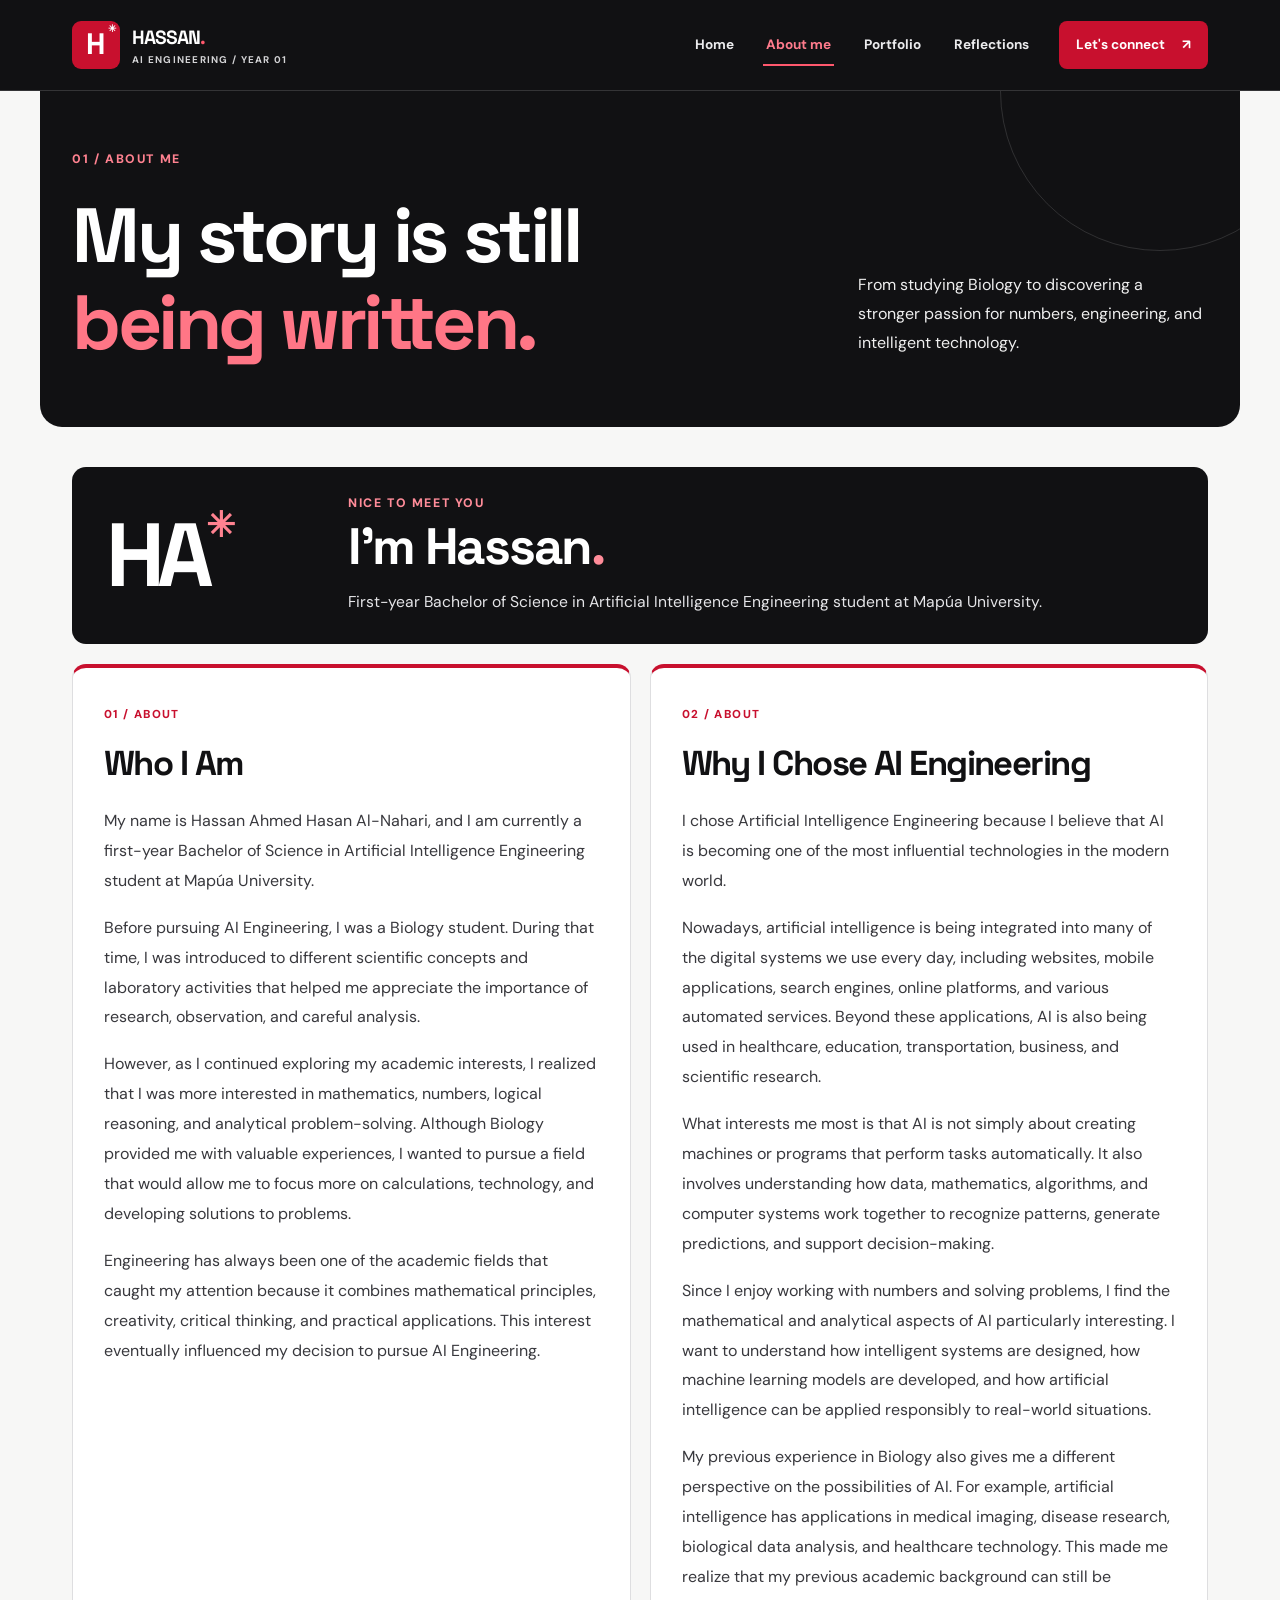
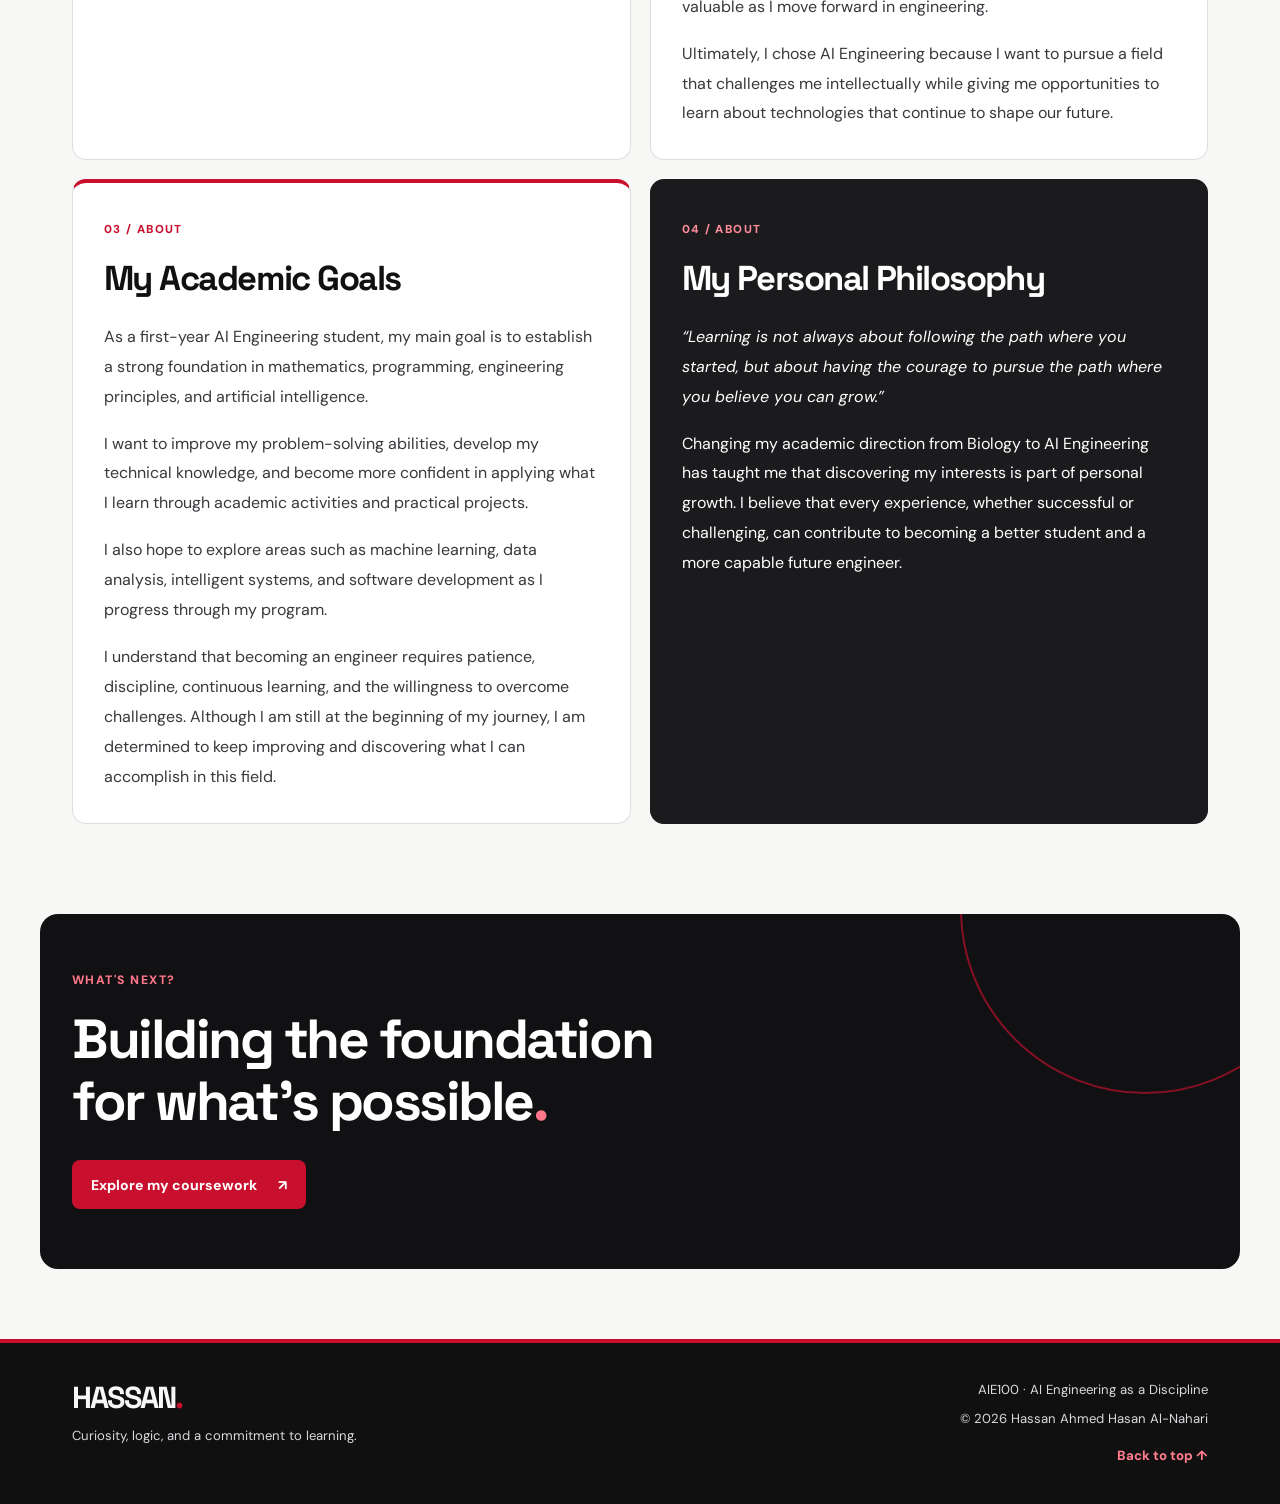
==== about.html @ 9f90ba3b "Upload AIE100 portfolio website" ====
<!doctype html>
<html lang="en">
<head>
  <meta charset="utf-8">
  <meta name="viewport" content="width=device-width,initial-scale=1">
  <meta name="theme-color" content="#111113">
  <meta name="description" content="Academic portfolio of Hassan Ahmed Hasan Al-Nahari, first-year AI Engineering student. Explore my journey, work, reflections, and contact information.">
  <meta property="og:type" content="website">
  <meta property="og:title" content="Hassan Al-Nahari | AI Engineering Portfolio">
  <meta property="og:description" content="A first-year AI Engineering student's journey from Biology to intelligent technology.">
  <link rel="icon" href="assets/icons/favicon.svg" type="image/svg+xml">
  <link rel="stylesheet" href="assets/styles.css">
  <script src="assets/script.js" defer></script>
  <title>About Me | Hassan Al-Nahari</title>
</head>
<body data-page="about">
<a class="skip-link" href="#main">Skip to main content</a>
<div class="ambient ambient-one" aria-hidden="true"></div><div class="ambient ambient-two" aria-hidden="true"></div>
<header class="site-header" id="top">
  <div class="container nav-shell">
    <a class="brand" href="index.html" aria-label="Hassan Al-Nahari — home"><span class="brand-mark" aria-hidden="true">H<span class="brand-spark">✳</span></span><span class="brand-text"><strong>HASSAN<span class="brand-dot">.</span></strong><small>AI ENGINEERING / YEAR 01</small></span></a>
    <button class="nav-toggle" aria-expanded="false" aria-controls="site-nav" aria-label="Toggle navigation"><span></span><span></span><span></span></button>
    <nav class="site-nav" id="site-nav" aria-label="Main navigation">
      <a href="index.html" data-nav="home">Home</a>
      <a href="about.html" data-nav="about">About me</a>
      <a href="portfolio.html" data-nav="portfolio">Portfolio</a>
      <a href="reflections.html" data-nav="reflections">Reflections</a>
      <a href="contact.html" data-nav="contact" class="nav-contact">Let's connect <span aria-hidden="true">↗</span></a>
    </nav>
  </div>
</header>
<main id="main">
<section class="page-intro container"><p class="kicker">01 / ABOUT ME</p><div class="page-intro-row"><h1>My story is still<br><span class="accent">being written.</span></h1><p>From studying Biology to discovering a stronger passion for numbers, engineering, and intelligent technology.</p></div></section>
<section class="container section-short"><div class="about-profile-head"><span class="profile-wordmark">HA<span class="accent">✳</span></span><div><p class="kicker">NICE TO MEET YOU</p><h2>I'm Hassan<span class="accent">.</span></h2><p>First-year Bachelor of Science in Artificial Intelligence Engineering student at Mapúa University.</p></div></div><div class="about-detail-grid"><article class="about-content-panel"><span class="detail-index">01 / ABOUT</span><h2>Who I Am</h2><div class="rich-content"><p>My name is Hassan Ahmed Hasan Al-Nahari, and I am currently a first-year Bachelor of Science in Artificial Intelligence Engineering student at Mapúa University.</p>
<p>Before pursuing AI Engineering, I was a Biology student. During that time, I was introduced to different scientific concepts and laboratory activities that helped me appreciate the importance of research, observation, and careful analysis.</p>
<p>However, as I continued exploring my academic interests, I realized that I was more interested in mathematics, numbers, logical reasoning, and analytical problem-solving. Although Biology provided me with valuable experiences, I wanted to pursue a field that would allow me to focus more on calculations, technology, and developing solutions to problems.</p>
<p>Engineering has always been one of the academic fields that caught my attention because it combines mathematical principles, creativity, critical thinking, and practical applications. This interest eventually influenced my decision to pursue AI Engineering.</p>
</div></article><article class="about-content-panel"><span class="detail-index">02 / ABOUT</span><h2>Why I Chose AI Engineering</h2><div class="rich-content"><p>I chose Artificial Intelligence Engineering because I believe that AI is becoming one of the most influential technologies in the modern world.</p>
<p>Nowadays, artificial intelligence is being integrated into many of the digital systems we use every day, including websites, mobile applications, search engines, online platforms, and various automated services. Beyond these applications, AI is also being used in healthcare, education, transportation, business, and scientific research.</p>
<p>What interests me most is that AI is not simply about creating machines or programs that perform tasks automatically. It also involves understanding how data, mathematics, algorithms, and computer systems work together to recognize patterns, generate predictions, and support decision-making.</p>
<p>Since I enjoy working with numbers and solving problems, I find the mathematical and analytical aspects of AI particularly interesting. I want to understand how intelligent systems are designed, how machine learning models are developed, and how artificial intelligence can be applied responsibly to real-world situations.</p>
<p>My previous experience in Biology also gives me a different perspective on the possibilities of AI. For example, artificial intelligence has applications in medical imaging, disease research, biological data analysis, and healthcare technology. This made me realize that my previous academic background can still be valuable as I move forward in engineering.</p>
<p>Ultimately, I chose AI Engineering because I want to pursue a field that challenges me intellectually while giving me opportunities to learn about technologies that continue to shape our future.</p>
</div></article><article class="about-content-panel"><span class="detail-index">03 / ABOUT</span><h2>My Academic Goals</h2><div class="rich-content"><p>As a first-year AI Engineering student, my main goal is to establish a strong foundation in mathematics, programming, engineering principles, and artificial intelligence.</p>
<p>I want to improve my problem-solving abilities, develop my technical knowledge, and become more confident in applying what I learn through academic activities and practical projects.</p>
<p>I also hope to explore areas such as machine learning, data analysis, intelligent systems, and software development as I progress through my program.</p>
<p>I understand that becoming an engineer requires patience, discipline, continuous learning, and the willingness to overcome challenges. Although I am still at the beginning of my journey, I am determined to keep improving and discovering what I can accomplish in this field.</p>
</div></article><article class="about-content-panel about-quote-panel"><span class="detail-index">04 / ABOUT</span><h2>My Personal Philosophy</h2><div class="rich-content"><p><em>“Learning is not always about following the path where you started, but about having the courage to pursue the path where you believe you can grow.”</em></p>
<p>Changing my academic direction from Biology to AI Engineering has taught me that discovering my interests is part of personal growth. I believe that every experience, whether successful or challenging, can contribute to becoming a better student and a more capable future engineer.</p>
</div></article></div></section>
<section class="container closing-cta"><p>WHAT'S NEXT?</p><h2>Building the foundation<br>for what's possible<span class="accent">.</span></h2><a class="button button-primary" href="portfolio.html">Explore my coursework <span aria-hidden="true">↗</span></a></section>
</main>
<footer class="site-footer">
 <div class="container footer-inner">
   <div><a href="index.html" class="footer-brand">HASSAN<span class="brand-dot">.</span></a><p>Curiosity, logic, and a commitment to learning.</p></div>
   <div class="footer-right"><p>AIE100 · AI Engineering as a Discipline</p><p>© <span id="current-year">2026</span> Hassan Ahmed Hasan Al-Nahari</p><a href="#top" class="footer-top">Back to top ↑</a></div>
 </div>
</footer>
</body>
</html>
---- assets/styles.css ----
@import url('https://fonts.googleapis.com/css2?family=DM+Sans:wght@400;500;600;700;800&family=Space+Grotesk:wght@400;500;600;700&display=swap');

/* HASSAN / AIE100 — accessible black, white and red editorial design */
:root {
  --black:#111113; --black-2:#1c1c1f; --black-3:#2d2d31;
  --white:#fff; --paper:#f7f7f6; --paper-2:#ededec;
  --text:#1a1a1c; --muted:#505056; --line:#dedee0;
  --red:#c8102e; --red-hover:#a50c25; --red-light:#ff586d;
  --max:1200px; --radius:16px;
}
*,*::before,*::after{box-sizing:border-box}
html{scroll-behavior:smooth;scroll-padding-top:105px}
body{margin:0;background:var(--paper);color:var(--text);font:400 16px/1.75 'DM Sans',Arial,sans-serif;overflow-x:hidden}
::selection{background:var(--red);color:white}
a{color:inherit;text-decoration:none}
button{font:inherit;cursor:pointer}
a,button{-webkit-tap-highlight-color:transparent}
:focus-visible{outline:3px solid var(--red);outline-offset:4px}
p,h1,h2,h3,h4{margin:0}
p{color:var(--muted)}
h1,h2,h3,h4{font-family:'Space Grotesk','DM Sans',Arial,sans-serif;line-height:1.13;letter-spacing:-.045em;color:var(--black)}
h1{font-size:clamp(3.2rem,6.5vw,6.1rem);font-weight:700}
h2{font-size:clamp(2.25rem,4.3vw,4.1rem);font-weight:700}
h3{font-size:1.5rem;font-weight:700}
.container{max-width:var(--max);margin-left:auto;margin-right:auto;padding-left:32px;padding-right:32px}
.ambient{display:none}
.accent,.brand-dot{color:var(--red)}
.kicker,.small-label{font-size:.77rem;line-height:1.45;font-weight:800;letter-spacing:.13em;text-transform:uppercase;color:var(--red)}
.skip-link{position:fixed;left:16px;top:-80px;z-index:100;background:white;color:var(--black);padding:12px 17px;border:2px solid var(--red);border-radius:0 0 9px 9px}
.skip-link:focus{top:0}

/* Strong black navigation with obvious current page */
.site-header{background:var(--black);position:relative;z-index:40;border-bottom:1px solid #343436}
.nav-shell{min-height:90px;display:flex;align-items:center;justify-content:space-between;gap:22px}
.brand{display:inline-flex;align-items:center;gap:12px;flex-shrink:0;color:white}
.brand-mark{width:48px;height:48px;display:flex;align-items:center;justify-content:center;position:relative;background:var(--red);color:#fff;border-radius:9px;font:700 1.85rem/1 'Space Grotesk',sans-serif;letter-spacing:-.12em;padding-right:4px}
.brand-spark{position:absolute;right:4px;top:3px;font-size:.65rem;letter-spacing:0}
.brand-text{display:flex;flex-direction:column;line-height:1.1}
.brand-text strong{font:700 1.2rem 'Space Grotesk',sans-serif;letter-spacing:-.05em}
.brand-text small{margin-top:5px;font-size:.61rem;letter-spacing:.13em;font-weight:700;color:#d4d4d6}
.brand .brand-dot{color:var(--red-light)}
.site-nav{display:flex;align-items:center;gap:clamp(12px,2.1vw,29px)}
.site-nav a{font-size:.85rem;font-weight:700;color:#ebebed;padding:9px 3px;transition:color .15s}
.site-nav a:hover,.site-nav a[aria-current="page"]{color:#ff7b8c}
.site-nav a:not(.nav-contact)[aria-current="page"]{box-shadow:inset 0 -2px 0 var(--red-light)}
.site-nav .nav-contact{background:var(--red);color:#fff;border-radius:8px;padding:12px 17px;display:inline-flex;gap:17px;align-items:center}
.site-nav .nav-contact:hover,.site-nav .nav-contact[aria-current="page"]{background:#ed2b48;color:#fff}
.nav-toggle{display:none;background:none;border:1px solid #555;color:#fff;width:46px;height:43px;border-radius:9px;align-items:center;justify-content:center;flex-direction:column;gap:5px}
.nav-toggle span{display:block;background:#fff;width:21px;height:2px}

/* Page-level composition */
.hero{margin-top:34px;margin-bottom:0;padding-top:64px;padding-bottom:66px;background:var(--black);border-radius:24px;display:grid;grid-template-columns:1.1fr .9fr;align-items:center;gap:50px;position:relative;overflow:hidden}
.hero::before{content:'';position:absolute;inset:auto -15% -90% 40%;aspect-ratio:1;border:1px solid #353538;border-radius:50%;pointer-events:none}
.hero-copy,.hero-visual{position:relative;z-index:1}
.eyebrow{display:flex;align-items:center;gap:12px;flex-wrap:wrap;font-size:.7rem;letter-spacing:.12em;font-weight:800;color:#ececef;margin-bottom:24px}
.status-dot{width:8px;height:8px;border-radius:50%;background:var(--red-light);display:inline-block;box-shadow:0 0 0 5px #ffffff14;flex:none}
.eyebrow-rule{height:1px;width:22px;background:#646467}
.hero h1{color:white;letter-spacing:-.07em;margin-bottom:29px;font-size:clamp(3.2rem,5.6vw,5.55rem)}
.hero .h1-emphasis{color:#ff7180}
.hero .lead,.hero .hero-secondary{color:#e7e7e9;max-width:60ch}
.hero .lead{font-size:1.11rem;line-height:1.7;margin-bottom:18px}
.hero .lead strong{color:#fff}
.hero .hero-secondary{font-size:.95rem;line-height:1.85;margin-bottom:16px}
.hero-actions{margin-top:30px;display:flex;align-items:center;gap:12px;flex-wrap:wrap}
.button{display:inline-flex;align-items:center;justify-content:center;gap:21px;min-height:49px;padding:12px 19px;border-radius:8px;font-weight:800;font-size:.88rem;line-height:1.3;transition:background .2s,transform .2s}
.button:hover{transform:translateY(-2px)}
.button-primary{background:var(--red);color:white}
.button-primary:hover{background:var(--red-hover)}
.button-outline{border:1px solid #a6a6ac;color:white;background:transparent}
.button-outline:hover{background:white;color:var(--black)}
.hero-meta{display:flex;gap:18px;flex-wrap:wrap;margin-top:37px;color:#efeff0;font-size:.82rem}
.hero-meta>span{display:flex;align-items:center;gap:8px}
.meta-icon{display:grid;place-items:center;width:29px;height:29px;border:1px solid #888;border-radius:6px;color:#ff788c;font-size:.61rem;font-weight:800}
.hero-visual{height:490px;border:1px solid #505054;background:radial-gradient(circle at center,#29292e 0,#19191d 45%,#151518 100%);border-radius:20px;overflow:hidden}
.hero-visual::before{content:'';position:absolute;inset:0;background-image:linear-gradient(#ffffff12 1px,transparent 1px),linear-gradient(90deg,#ffffff12 1px,transparent 1px);background-size:40px 40px;opacity:.44}
.hero-visual::after{content:'';inset:12px;position:absolute;border:1px solid #5a5a5f;border-radius:13px;pointer-events:none}
.hero-visual-label,.coordinate{position:absolute;color:#e3e3e5;font-size:.66rem;font-weight:700;letter-spacing:.1em;z-index:2;line-height:1.65}
.top-label{top:30px;left:30px;display:flex;gap:12px;align-items:center}
.bottom-label{right:28px;bottom:30px}.bottom-label span{color:var(--red-light);margin:0 6px}
.orbit{position:absolute;top:50%;left:50%;aspect-ratio:1;transform:translate(-50%,-50%);border-radius:50%;border:1px dashed #a6a6ac70}
.orbit-a{width:77%}.orbit-b{width:57%;border-style:solid;border-color:#c43d557d}.orbit-c{width:92%;border-color:#70707666}
.orbit-point{position:absolute;width:9px;height:9px;border-radius:50%;background:var(--red-light);box-shadow:0 0 18px #ff6178a9}
.orbit-point-a{top:16%;left:45%}.orbit-point-b{bottom:18%;right:18%;width:7px;height:7px}.orbit-point-c{bottom:30%;left:19%;width:6px;height:6px}
.core{position:absolute;inset:31%;display:flex;flex-direction:column;align-items:center;justify-content:center;border-radius:50%;background:#f9f9fa;color:#121214;z-index:1;border:7px solid #cf233d;box-shadow:0 0 0 10px #ba123018}
.core-center{font:700 clamp(3.6rem,6vw,5.8rem)/1.2 'Space Grotesk',sans-serif;letter-spacing:-.14em;color:var(--black)}
.core-center span{font-size:1.3rem;vertical-align:top;letter-spacing:normal;color:var(--red)}
.core-top,.core-bottom{font-size:.55rem;font-weight:800;letter-spacing:.1em;color:#39393e}
.coordinate-left{top:43%;left:22px}.coordinate-right{right:20px;bottom:23%;text-align:right}
.info-ribbon{margin-top:28px;display:grid;grid-template-columns:repeat(3,minmax(0,1fr));border:1px solid var(--line);background:#fff;border-radius:14px;padding-top:19px;padding-bottom:19px}
.ribbon-cell{padding:7px 23px;border-right:1px solid var(--line)}.ribbon-cell:last-child{border-right:none}
.ribbon-cell span{display:block;font-size:.7rem;font-weight:800;letter-spacing:.09em;color:var(--red);margin-bottom:8px}
.ribbon-cell strong{font:700 1.05rem/1.4 'Space Grotesk',sans-serif}
.section{padding-top:95px;padding-bottom:60px}
.section-short{padding-top:40px;padding-bottom:25px}
.section-heading{display:flex;align-items:end;justify-content:space-between;gap:35px;margin-bottom:31px}
.section-heading h2{margin-top:12px}
.section-heading>p{max-width:390px;font-size:.99rem;line-height:1.8;margin-bottom:6px}
.path-grid{display:grid;grid-template-columns:1fr 1fr;gap:16px}
.feature-card{padding:32px;min-height:305px;display:flex;flex-direction:column;border-radius:15px}
.feature-card-dark{background:var(--black);color:#fff}
.feature-card-dark h3,.feature-card-dark p{color:white}
.feature-card-accent{background:var(--red);color:white}
.feature-card-accent h3,.feature-card-accent p{color:white}
.feature-head{display:flex;justify-content:space-between;gap:10px;font-size:.68rem;font-weight:800;letter-spacing:.1em}
.feature-symbol{font:700 5.2rem/1 'Space Grotesk',sans-serif;margin:auto 0 11px;letter-spacing:-.09em;color:#fff}
.feature-symbol span{font-size:2rem;vertical-align:top;margin-left:10px}
.feature-card h3{font-size:1.75rem;margin-bottom:11px}
.feature-card p{line-height:1.7;max-width:43ch;font-size:.92rem}
.center-actions{margin-top:23px}.text-link{font-weight:800;border-bottom:2px solid var(--red);padding-bottom:6px;display:inline-flex;gap:22px}.text-link:hover{color:var(--red)}
.home-work-grid{display:grid;grid-template-columns:repeat(4,minmax(0,1fr));gap:13px;margin-top:31px}
.home-work-grid>a{display:flex;flex-direction:column;gap:10px;position:relative;min-height:220px;border:1px solid #d5d5d8;background:#fff;border-radius:14px;padding:24px;transition:border-color .2s,transform .2s,box-shadow .2s}
.home-work-grid>a:hover{border-color:var(--red);box-shadow:0 12px 26px #0000000e;transform:translateY(-3px)}
.home-work-grid a>span{font-size:.68rem;letter-spacing:.1em;font-weight:800;color:var(--red)}
.home-work-grid h3{font-size:1.32rem;line-height:1.3;margin:11px 0 auto}
.home-work-grid strong{font:700 2rem 'Space Grotesk',sans-serif;color:var(--black);letter-spacing:-.055em}
.home-work-grid strong small{font-size:.84rem;letter-spacing:0}
.home-work-grid i{position:absolute;right:20px;bottom:22px;color:var(--red);font-style:normal;font-size:1.3rem}
.section-feature-strip{display:grid;grid-template-columns:.9fr 1.1fr;gap:45px;border-top:1px solid var(--line);margin-top:40px}
.feature-list{align-self:center}
.feature-list a{display:grid;grid-template-columns:44px 1fr 24px;gap:12px;align-items:center;padding:23px 4px;border-bottom:1px solid #d7d7d7;font:700 1.16rem 'Space Grotesk',sans-serif}
.feature-list a:first-child{border-top:1px solid #d7d7d7}
.feature-list a span:first-child,.feature-list a span:last-child{color:var(--red);font-size:.82rem;font-weight:800}
.feature-list a:hover{color:var(--red)}
.closing-cta{margin-top:65px;margin-bottom:70px;background:var(--black);border-radius:18px;padding-top:56px;padding-bottom:60px;position:relative;overflow:hidden}
.closing-cta::before{content:'';position:absolute;width:370px;height:370px;border:2px solid #c8102e;border-radius:50%;right:-90px;top:-190px;opacity:.65;pointer-events:none}
.closing-cta>p{color:#ff7789;font-size:.76rem;font-weight:800;letter-spacing:.12em;margin-bottom:17px}
.closing-cta h2{color:#fff;margin-bottom:28px;max-width:860px}
.closing-cta .accent{color:#ff7789}
.site-footer{background:#101011;color:#f7f7f9;padding:35px 0;border-top:4px solid var(--red)}
.footer-inner{display:flex;justify-content:space-between;gap:30px}
.footer-brand{font:700 1.9rem 'Space Grotesk',sans-serif;letter-spacing:-.06em}
.footer-inner p{color:#dadade;font-size:.82rem;margin:8px 0 0}
.footer-right{text-align:right}.footer-right p{margin:1px 0 6px}
.footer-top{color:#ff7c8c;font-size:.83rem;font-weight:800;display:inline-block;margin-top:7px}.footer-top:hover{text-decoration:underline}

/* Interior page mastheads */
.page-intro{background:var(--black);border-radius:0 0 22px 22px;padding-top:60px;padding-bottom:62px;position:relative;overflow:hidden}
.page-intro::after{content:'';position:absolute;width:320px;height:320px;border:1px solid #ffffff21;border-radius:50%;right:-80px;top:-160px;pointer-events:none}
.page-intro .kicker{color:#ff8290;margin-bottom:23px}
.page-intro-row{display:flex;align-items:end;justify-content:space-between;gap:35px;position:relative;z-index:1}
.page-intro h1{font-size:clamp(3.15rem,6vw,5.5rem);color:#fff}
.page-intro .accent{color:#ff7686}
.page-intro-row>p{max-width:350px;font-size:1rem;line-height:1.8;color:#efefef;margin-bottom:8px}
.note-panel{background:#fff;border:1px solid var(--line);border-left:6px solid var(--red);border-radius:14px;padding:32px;display:grid;grid-template-columns:1.04fr .96fr;gap:35px;align-items:center}
.note-panel h2{font-size:clamp(1.75rem,3.25vw,3rem);margin:12px 0 0}
.note-panel>p{font-size:.99rem;line-height:1.85;color:#414146}
.note-icon{display:block;color:var(--red);font-size:2.6rem;line-height:1;margin-bottom:7px}
.portfolio-stats{background:#1a1a1c;display:grid;grid-template-columns:repeat(3,1fr);border-radius:13px;overflow:hidden}
.portfolio-stats>div{padding:27px 30px;display:flex;flex-direction:column;gap:6px}
.portfolio-stats>div+div{border-left:1px solid #4e4e52}
.portfolio-stats strong{font:700 2.75rem 'Space Grotesk',sans-serif;color:#fff;letter-spacing:-.05em}
.portfolio-stats span{font-size:.72rem;line-height:1.5;font-weight:800;letter-spacing:.11em;color:#ff8c99}

/* Project articles: one generous reading column instead of cramped text */
.case-grid{display:grid;gap:21px;margin-top:30px}
.case-grid-expanded{grid-template-columns:minmax(0,1fr);max-width:1010px;margin-left:auto;margin-right:auto}
.case-card{padding:36px clamp(26px,5.5vw,60px);min-width:0;background:#fff;border:1px solid #d7d7d9;border-top:5px solid var(--red);border-radius:14px;scroll-margin-top:30px}
.case-top{display:flex;align-items:center;justify-content:space-between;gap:15px;margin-bottom:14px}
.case-index{color:var(--red);font-size:.74rem;letter-spacing:.13em;font-weight:800}
.case-icon{flex:none;display:grid;place-items:center;width:52px;height:52px;border-radius:12px;background:#fff0f2;color:var(--red);font:700 1.85rem 'Space Grotesk',sans-serif}
.case-subject{color:#5c5c60!important;font-size:.78rem!important;font-weight:800;letter-spacing:.08em;line-height:1.6;margin-bottom:13px}
.case-card>h3{font-size:clamp(1.85rem,3.1vw,2.65rem);line-height:1.2;margin-bottom:14px;max-width:28ch}
.case-date{font-size:.74rem;letter-spacing:.11em;color:#67676b;font-weight:700;margin-bottom:25px}
.case-result{background:var(--black);color:#fff;border-radius:12px;padding:23px 26px;display:flex;flex-direction:column;gap:6px;margin:23px 0 29px;max-width:710px}
.case-result>span:first-child{font-size:.73rem;font-weight:800;letter-spacing:.12em;color:#e6e6e7}
.case-result strong{font:700 clamp(2.6rem,5vw,4rem)/1.12 'Space Grotesk',sans-serif;letter-spacing:-.06em;color:#ff7c8d}
.case-result small{font-size:1rem;letter-spacing:0;color:#fff;margin-left:9px;font-weight:600}
.case-result>span:last-child{color:#d4d4d7;font-size:.83rem}
.case-card .case-content{border-top:1px solid var(--line);padding-top:14px}
.rich-content p{font-size:1rem;line-height:1.87;color:#38383d;margin-bottom:17px;max-width:80ch}
.rich-content p:last-child{margin-bottom:0}
.rich-content strong{color:#171719}
.rich-content em{color:#2d2d32}
.rich-content h3{font-size:1.14rem;letter-spacing:-.01em;margin:29px 0 10px;color:var(--black)}
.rich-content h3:first-child{margin-top:10px}
.case-content.rich-content h3{color:#a30b24;text-transform:uppercase;letter-spacing:.07em;font-size:.92rem;margin-top:26px}
.rich-content hr{border:0;border-top:1px solid var(--line);margin:24px 0 0}
.portfolio-footnote{margin:24px auto 0;max-width:1000px;font-size:.84rem;line-height:1.75;border-left:3px solid var(--red);padding-left:17px}

/* About page */
.about-profile-head{display:flex;align-items:center;gap:32px;background:var(--black);padding:28px 34px;border-radius:14px;margin-bottom:20px}
.profile-wordmark{font:700 clamp(3.5rem,7vw,6rem) 'Space Grotesk',sans-serif;letter-spacing:-.09em;color:white;min-width:210px;line-height:1.1}
.profile-wordmark .accent{color:#ff8290;font-size:2.2rem;vertical-align:top;letter-spacing:0}
.about-profile-head .kicker{color:#ff8c99}
.about-profile-head h2{color:white;margin:5px 0 12px;font-size:clamp(2rem,4vw,3.5rem)}
.about-profile-head h2 .accent{color:#ff8c99}
.about-profile-head p:last-child{color:#e5e5e8;font-size:.98rem}
.about-detail-grid{display:grid;grid-template-columns:repeat(2,minmax(0,1fr));gap:19px}
.about-content-panel{background:#fff;border:1px solid var(--line);border-radius:14px;padding:31px;min-width:0;border-top:4px solid var(--red)}
.about-content-panel h2{font-size:clamp(1.7rem,2.7vw,2.5rem);margin:16px 0 22px;line-height:1.2}
.detail-index{font-size:.72rem;letter-spacing:.12em;font-weight:800;color:var(--red)}
.about-quote-panel{background:#1b1b1e;border-color:#1b1b1e}
.about-quote-panel h2,.about-quote-panel .rich-content p,.about-quote-panel .rich-content em{color:#fff}
.about-quote-panel .detail-index{color:#ff8c99}

/* Reflections - paper-like, ideal for longer passages */
.journal-feature{display:grid;grid-template-columns:94px 1fr;align-items:stretch;border-radius:14px;overflow:hidden;border:1px solid #d7d7d9;background:#fff}
.journal-feature-blue{background:#fcfcfc}
.journal-side{display:flex;flex-direction:column;justify-content:space-between;align-items:center;gap:22px;padding:27px 15px;background:var(--black);color:white;font-size:.67rem;letter-spacing:.1em;font-weight:800;text-align:center;writing-mode:vertical-rl;transform:none}
.journal-side .journal-star{font-size:2rem;color:#ff7989;writing-mode:horizontal-tb}
.journal-main{padding:clamp(26px,5vw,55px)}
.journal-main .kicker{margin-bottom:15px;color:#a70b25}
.journal-main h2{font-size:clamp(2rem,3.4vw,3.25rem);line-height:1.18;margin-bottom:25px}
.journal-main .rich-content p{max-width:78ch;font-size:1.025rem}
.entry-mark{display:block;margin-top:23px;padding-top:16px;border-top:1px solid var(--line);font-size:.74rem;letter-spacing:.09em;font-weight:800;color:#8d1027}
.entry-mark span{margin-left:7px}

/* Contact */
.contact-grid{display:grid;grid-template-columns:1.03fr .97fr;gap:27px;align-items:start;padding-top:54px;padding-bottom:48px}
.contact-main{padding:15px 10px 15px 0}
.contact-main h2{margin:13px 0 23px;font-size:clamp(2.2rem,4.1vw,3.85rem)}
.contact-main>p:not(.kicker){font-size:1.01rem;line-height:1.85;max-width:58ch}
.contact-button-row{margin:26px 0 15px}
.contact-main .contact-note{color:#55555a;font-size:.84rem;line-height:1.6}
.contact-methods{display:flex;flex-direction:column;gap:14px}
.contact-card{padding:25px 27px;background:#fff;border:1px solid var(--line);border-radius:13px;border-left:4px solid var(--red)}
.contact-card-top{display:flex;justify-content:space-between;align-items:center;color:var(--red);font-size:.71rem;letter-spacing:.1em;font-weight:800}
.contact-card-top span:last-child{font-size:1.5rem}
.contact-card h3{font-size:1.25rem;margin:12px 0 13px}
.contact-address{display:block;font:700 clamp(1rem,1.7vw,1.25rem)/1.5 'DM Sans',sans-serif;color:var(--black);overflow-wrap:anywhere}
.contact-address:hover{color:var(--red);text-decoration:underline}
.copy-button{background:#f8f8f8;border:1px solid #d4d4d8;border-radius:6px;padding:9px 12px;color:var(--text);font-size:.79rem;font-weight:800;margin-top:16px}
.copy-button:hover{background:var(--black);color:#fff}
.contact-card-mini{background:var(--black);border-color:var(--black)}
.contact-card-mini .small-label{color:#ff8492}
.contact-card-mini p{color:#ececec;font-size:.88rem;line-height:1.75;margin-top:13px}
.contact-card-mini strong{color:#fff}
.quote-band{padding-top:33px;padding-bottom:55px;border-top:1px solid #d5d5d8}
.quote-band>p{color:var(--black);font:700 clamp(1.45rem,2.5vw,2.35rem)/1.45 'Space Grotesk',sans-serif;max-width:32ch}
.quote-band>span{display:block;margin-top:12px;color:var(--red);font-weight:800;font-size:.78rem;letter-spacing:.1em}

/* Jump navigation on the two text-dense pages */
.jump-nav{display:flex;align-items:center;flex-wrap:wrap;gap:9px;margin-top:20px;margin-bottom:18px}
.jump-nav>span{font-size:.73rem;font-weight:800;letter-spacing:.1em;color:#626267;margin-right:10px}
.jump-nav a{border:1px solid #c7c7cb;border-radius:7px;background:#fff;color:var(--black);font-size:.8rem;font-weight:700;padding:9px 12px}
.jump-nav a:hover,.jump-nav a:focus-visible{background:var(--black);color:#fff;border-color:var(--black)}

@media(max-width:1050px){
  .hero{grid-template-columns:1fr 0.88fr;gap:26px;padding-top:48px;padding-bottom:48px}
  .hero-visual{height:420px}.core{inset:30%}.home-work-grid{grid-template-columns:repeat(2,minmax(0,1fr))}
  .hero h1{font-size:clamp(3rem,5.5vw,4.6rem)}
}
@media(max-width:790px){
  .container{padding-left:24px;padding-right:24px}
  .nav-shell{min-height:76px}.nav-toggle{display:flex}
  .site-nav{display:none;position:absolute;top:100%;left:0;right:0;background:#19191b;border-top:1px solid #424246;padding:15px 24px 25px;box-shadow:0 14px 22px #00000036;flex-direction:column;align-items:stretch;gap:5px}
  .site-nav.is-open{display:flex}.site-nav a{padding:12px}.site-nav .nav-contact{justify-content:space-between;margin-top:9px}
  .site-nav a:not(.nav-contact)[aria-current="page"]{box-shadow:inset 3px 0 0 var(--red-light)}
  .hero{grid-template-columns:1fr;gap:33px;margin-top:18px}.hero-visual{height:420px;max-width:none}
  .section-heading,.page-intro-row{flex-direction:column;align-items:flex-start;gap:18px}
  .page-intro-row>p,.section-heading>p{max-width:70ch}
  .info-ribbon{grid-template-columns:1fr;gap:10px}.ribbon-cell{border-right:0;border-bottom:1px solid var(--line);padding:12px 10px}.ribbon-cell:last-child{border-bottom:0}
  .section{padding-top:75px;padding-bottom:45px}
  .section-feature-strip{grid-template-columns:1fr;gap:20px}
  .about-detail-grid,.contact-grid{grid-template-columns:1fr}
  .about-profile-head{gap:23px}.profile-wordmark{min-width:120px}
  .note-panel{grid-template-columns:1fr;gap:17px}
  .contact-main{padding:0}
}
@media(max-width:560px){
  body{font-size:15.5px}.container{padding-left:19px;padding-right:19px}
  .brand-mark{height:42px;width:42px}.brand-text strong{font-size:1.1rem}.brand-text small{font-size:.54rem}
  .hero{padding-top:38px;padding-bottom:34px;border-radius:15px;gap:25px}
  .hero h1{font-size:clamp(2.9rem,10.6vw,4.05rem)}
  .hero-visual{height:315px}.top-label{top:22px;left:19px}.bottom-label{bottom:20px;right:18px}
  .core{inset:30%;border-width:5px}.core-center{font-size:3.3rem}.core-center span{font-size:.85rem}
  .core-top,.core-bottom{font-size:.37rem;letter-spacing:.06em}.coordinate{font-size:.47rem}.coordinate-left{left:12px}.coordinate-right{right:11px}
  .hero-meta{margin-top:28px}.hero-actions{align-items:stretch}.hero-actions .button{flex:1 1 160px;gap:7px}
  .info-ribbon{margin-top:17px}.section{padding-top:60px;padding-bottom:40px}
  .path-grid,.home-work-grid{grid-template-columns:1fr}.feature-card{min-height:260px;padding:27px}
  .home-work-grid>a{min-height:165px}.home-work-grid h3{font-size:1.38rem}
  .closing-cta{margin-top:45px;margin-bottom:47px;padding-top:42px;padding-bottom:44px}
  .footer-inner{flex-direction:column}.footer-right{text-align:left}
  .page-intro{padding-top:41px;padding-bottom:42px;border-radius:0 0 15px 15px}
  .page-intro h1{font-size:clamp(2.75rem,10vw,4.1rem);overflow-wrap:break-word}
  .section-short{padding-top:24px;padding-bottom:17px}
  .about-profile-head{flex-direction:column;align-items:flex-start;padding:24px}
  .about-content-panel,.note-panel{padding:23px}
  .portfolio-stats{grid-template-columns:1fr}.portfolio-stats>div{padding:19px 22px}.portfolio-stats>div+div{border-left:0;border-top:1px solid #4e4e52}
  .case-card{padding:25px 22px}.case-top{align-items:flex-start}.case-card>h3{font-size:1.8rem}.case-result{padding:20px 19px}.case-result strong{font-size:3rem}.case-result small{font-size:.82rem}
  .journal-feature{grid-template-columns:1fr}.journal-side{writing-mode:horizontal-tb;display:flex;flex-direction:row;padding:12px 20px;gap:5px}.journal-side .journal-star{font-size:1.3rem}
  .journal-main{padding:24px}.journal-main h2{font-size:2rem}.rich-content p,.journal-main .rich-content p{font-size:.98rem;line-height:1.8}
  .contact-card{padding:22px}.quote-band{padding-bottom:40px}
}
@media(prefers-reduced-motion:reduce){html{scroll-behavior:auto}*,*::before,*::after{animation-duration:0.01ms!important;transition-duration:0.01ms!important}}
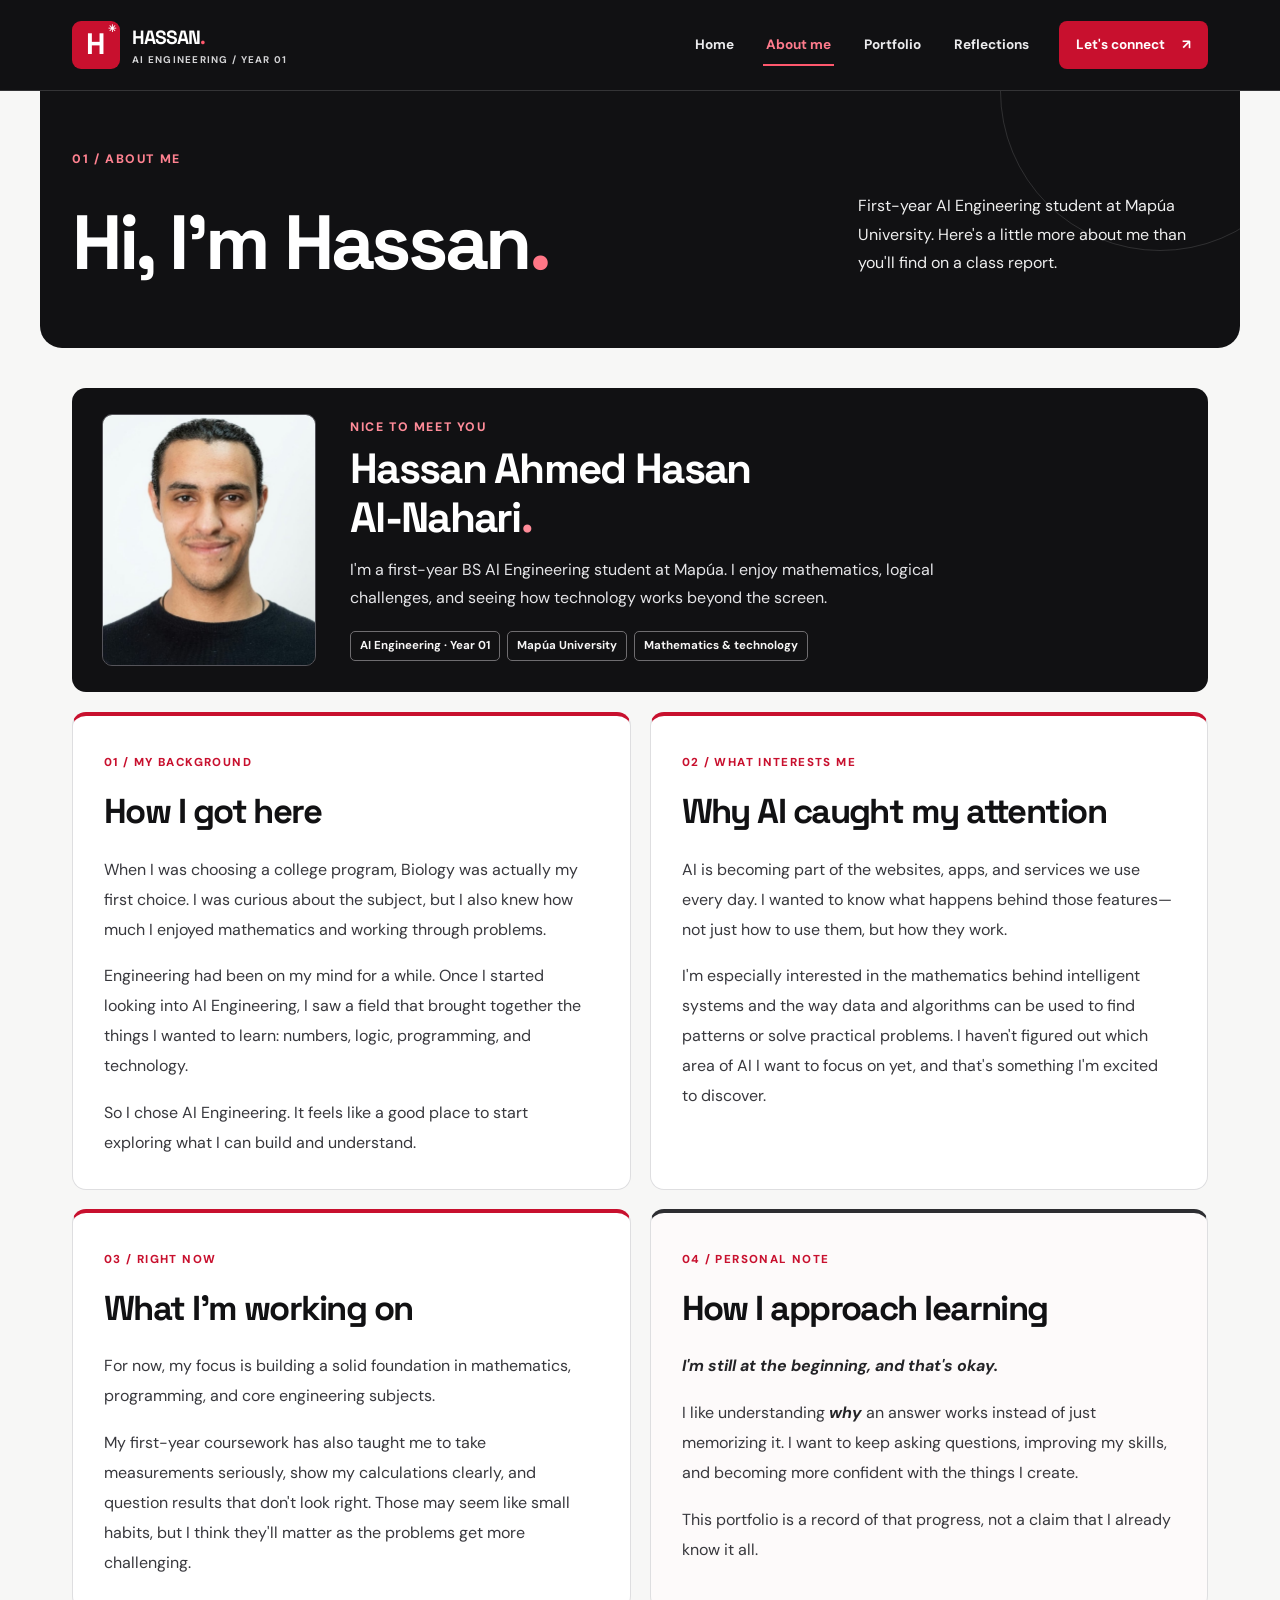
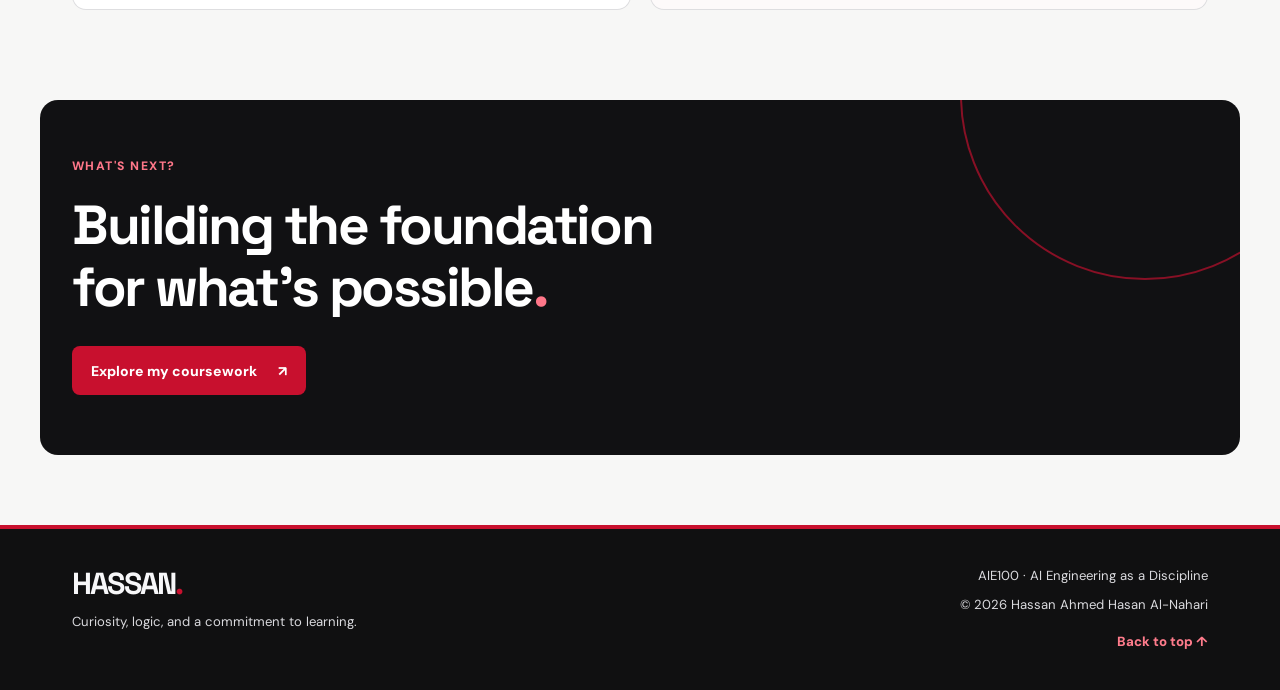
==== commit 8a7ba385: "Add files via upload" ====
--- a/about.html
+++ b/about.html
@@ -1,60 +1,52 @@
-<!doctype html>
+<!DOCTYPE html>
+
 <html lang="en">
 <head>
-  <meta charset="utf-8">
-  <meta name="viewport" content="width=device-width,initial-scale=1">
-  <meta name="theme-color" content="#111113">
-  <meta name="description" content="Academic portfolio of Hassan Ahmed Hasan Al-Nahari, first-year AI Engineering student. Explore my journey, work, reflections, and contact information.">
-  <meta property="og:type" content="website">
-  <meta property="og:title" content="Hassan Al-Nahari | AI Engineering Portfolio">
-  <meta property="og:description" content="A first-year AI Engineering student's journey from Biology to intelligent technology.">
-  <link rel="icon" href="assets/icons/favicon.svg" type="image/svg+xml">
-  <link rel="stylesheet" href="assets/styles.css">
-  <script src="assets/script.js" defer></script>
-  <title>About Me | Hassan Al-Nahari</title>
+<meta charset="utf-8"/>
+<meta content="width=device-width,initial-scale=1" name="viewport"/>
+<meta content="#111113" name="theme-color"/>
+<meta content="Academic portfolio of Hassan Ahmed Hasan Al-Nahari, first-year AI Engineering student. Explore my journey, work, reflections, and contact information." name="description"/>
+<meta content="website" property="og:type"/>
+<meta content="Hassan Al-Nahari | AI Engineering Portfolio" property="og:title"/>
+<meta content="Meet Hassan Al-Nahari, a first-year AI Engineering student at Mapúa University. Projects, personal reflections, and academic progress." property="og:description"/>
+<link href="assets/icons/favicon.svg" rel="icon" type="image/svg+xml"/>
+<link href="assets/styles.css" rel="stylesheet"/>
+<script defer="" src="assets/script.js"></script>
+<title>About Me | Hassan Al-Nahari</title>
 </head>
 <body data-page="about">
 <a class="skip-link" href="#main">Skip to main content</a>
-<div class="ambient ambient-one" aria-hidden="true"></div><div class="ambient ambient-two" aria-hidden="true"></div>
+<div aria-hidden="true" class="ambient ambient-one"></div><div aria-hidden="true" class="ambient ambient-two"></div>
 <header class="site-header" id="top">
-  <div class="container nav-shell">
-    <a class="brand" href="index.html" aria-label="Hassan Al-Nahari — home"><span class="brand-mark" aria-hidden="true">H<span class="brand-spark">✳</span></span><span class="brand-text"><strong>HASSAN<span class="brand-dot">.</span></strong><small>AI ENGINEERING / YEAR 01</small></span></a>
-    <button class="nav-toggle" aria-expanded="false" aria-controls="site-nav" aria-label="Toggle navigation"><span></span><span></span><span></span></button>
-    <nav class="site-nav" id="site-nav" aria-label="Main navigation">
-      <a href="index.html" data-nav="home">Home</a>
-      <a href="about.html" data-nav="about">About me</a>
-      <a href="portfolio.html" data-nav="portfolio">Portfolio</a>
-      <a href="reflections.html" data-nav="reflections">Reflections</a>
-      <a href="contact.html" data-nav="contact" class="nav-contact">Let's connect <span aria-hidden="true">↗</span></a>
-    </nav>
-  </div>
+<div class="container nav-shell">
+<a aria-label="Hassan Al-Nahari — home" class="brand" href="index.html"><span aria-hidden="true" class="brand-mark">H<span class="brand-spark">✳</span></span><span class="brand-text"><strong>HASSAN<span class="brand-dot">.</span></strong><small>AI ENGINEERING / YEAR 01</small></span></a>
+<button aria-controls="site-nav" aria-expanded="false" aria-label="Toggle navigation" class="nav-toggle"><span></span><span></span><span></span></button>
+<nav aria-label="Main navigation" class="site-nav" id="site-nav">
+<a data-nav="home" href="index.html">Home</a>
+<a data-nav="about" href="about.html">About me</a>
+<a data-nav="portfolio" href="portfolio.html">Portfolio</a>
+<a data-nav="reflections" href="reflections.html">Reflections</a>
+<a class="nav-contact" data-nav="contact" href="contact.html">Let's connect <span aria-hidden="true">↗</span></a>
+</nav>
+</div>
 </header>
 <main id="main">
-<section class="page-intro container"><p class="kicker">01 / ABOUT ME</p><div class="page-intro-row"><h1>My story is still<br><span class="accent">being written.</span></h1><p>From studying Biology to discovering a stronger passion for numbers, engineering, and intelligent technology.</p></div></section>
-<section class="container section-short"><div class="about-profile-head"><span class="profile-wordmark">HA<span class="accent">✳</span></span><div><p class="kicker">NICE TO MEET YOU</p><h2>I'm Hassan<span class="accent">.</span></h2><p>First-year Bachelor of Science in Artificial Intelligence Engineering student at Mapúa University.</p></div></div><div class="about-detail-grid"><article class="about-content-panel"><span class="detail-index">01 / ABOUT</span><h2>Who I Am</h2><div class="rich-content"><p>My name is Hassan Ahmed Hasan Al-Nahari, and I am currently a first-year Bachelor of Science in Artificial Intelligence Engineering student at Mapúa University.</p>
-<p>Before pursuing AI Engineering, I was a Biology student. During that time, I was introduced to different scientific concepts and laboratory activities that helped me appreciate the importance of research, observation, and careful analysis.</p>
-<p>However, as I continued exploring my academic interests, I realized that I was more interested in mathematics, numbers, logical reasoning, and analytical problem-solving. Although Biology provided me with valuable experiences, I wanted to pursue a field that would allow me to focus more on calculations, technology, and developing solutions to problems.</p>
-<p>Engineering has always been one of the academic fields that caught my attention because it combines mathematical principles, creativity, critical thinking, and practical applications. This interest eventually influenced my decision to pursue AI Engineering.</p>
-</div></article><article class="about-content-panel"><span class="detail-index">02 / ABOUT</span><h2>Why I Chose AI Engineering</h2><div class="rich-content"><p>I chose Artificial Intelligence Engineering because I believe that AI is becoming one of the most influential technologies in the modern world.</p>
-<p>Nowadays, artificial intelligence is being integrated into many of the digital systems we use every day, including websites, mobile applications, search engines, online platforms, and various automated services. Beyond these applications, AI is also being used in healthcare, education, transportation, business, and scientific research.</p>
-<p>What interests me most is that AI is not simply about creating machines or programs that perform tasks automatically. It also involves understanding how data, mathematics, algorithms, and computer systems work together to recognize patterns, generate predictions, and support decision-making.</p>
-<p>Since I enjoy working with numbers and solving problems, I find the mathematical and analytical aspects of AI particularly interesting. I want to understand how intelligent systems are designed, how machine learning models are developed, and how artificial intelligence can be applied responsibly to real-world situations.</p>
-<p>My previous experience in Biology also gives me a different perspective on the possibilities of AI. For example, artificial intelligence has applications in medical imaging, disease research, biological data analysis, and healthcare technology. This made me realize that my previous academic background can still be valuable as I move forward in engineering.</p>
-<p>Ultimately, I chose AI Engineering because I want to pursue a field that challenges me intellectually while giving me opportunities to learn about technologies that continue to shape our future.</p>
-</div></article><article class="about-content-panel"><span class="detail-index">03 / ABOUT</span><h2>My Academic Goals</h2><div class="rich-content"><p>As a first-year AI Engineering student, my main goal is to establish a strong foundation in mathematics, programming, engineering principles, and artificial intelligence.</p>
-<p>I want to improve my problem-solving abilities, develop my technical knowledge, and become more confident in applying what I learn through academic activities and practical projects.</p>
-<p>I also hope to explore areas such as machine learning, data analysis, intelligent systems, and software development as I progress through my program.</p>
-<p>I understand that becoming an engineer requires patience, discipline, continuous learning, and the willingness to overcome challenges. Although I am still at the beginning of my journey, I am determined to keep improving and discovering what I can accomplish in this field.</p>
-</div></article><article class="about-content-panel about-quote-panel"><span class="detail-index">04 / ABOUT</span><h2>My Personal Philosophy</h2><div class="rich-content"><p><em>“Learning is not always about following the path where you started, but about having the courage to pursue the path where you believe you can grow.”</em></p>
-<p>Changing my academic direction from Biology to AI Engineering has taught me that discovering my interests is part of personal growth. I believe that every experience, whether successful or challenging, can contribute to becoming a better student and a more capable future engineer.</p>
-</div></article></div></section>
-<section class="container closing-cta"><p>WHAT'S NEXT?</p><h2>Building the foundation<br>for what's possible<span class="accent">.</span></h2><a class="button button-primary" href="portfolio.html">Explore my coursework <span aria-hidden="true">↗</span></a></section>
+<section class="page-intro container"><p class="kicker">01 / ABOUT ME</p>
+<div class="page-intro-row"><h1>Hi, I'm Hassan<span class="accent">.</span></h1>
+<p>First-year AI Engineering student at Mapúa University. Here's a little more about me than you'll find on a class report.</p></div></section>
+<section class="container section-short"><div class="about-profile-head"><div class="portrait-frame"><img alt="Portrait of Hassan Ahmed Hasan Al-Nahari" decoding="async" height="1133" loading="eager" src="assets/images/hassan-profile.jpg" width="850"/></div>
+<div class="profile-intro"><p class="kicker">NICE TO MEET YOU</p>
+<h2>Hassan Ahmed Hasan<br/>Al-Nahari<span class="accent">.</span></h2>
+<p>I'm a first-year BS AI Engineering student at Mapúa. I enjoy mathematics, logical challenges, and seeing how technology works beyond the screen.</p>
+<div class="profile-tags"><span>AI Engineering · Year 01</span><span>Mapúa University</span><span>Mathematics &amp; technology</span></div>
+</div></div><div class="about-detail-grid"><article class="about-content-panel"><span class="detail-index">01 / MY BACKGROUND</span><h2>How I got here</h2><div class="rich-content"><p>When I was choosing a college program, Biology was actually my first choice. I was curious about the subject, but I also knew how much I enjoyed mathematics and working through problems.</p><p>Engineering had been on my mind for a while. Once I started looking into AI Engineering, I saw a field that brought together the things I wanted to learn: numbers, logic, programming, and technology.</p><p>So I chose AI Engineering. It feels like a good place to start exploring what I can build and understand.</p></div></article><article class="about-content-panel"><span class="detail-index">02 / WHAT INTERESTS ME</span><h2>Why AI caught my attention</h2><div class="rich-content"><p>AI is becoming part of the websites, apps, and services we use every day. I wanted to know what happens behind those features—not just how to use them, but how they work.</p><p>I'm especially interested in the mathematics behind intelligent systems and the way data and algorithms can be used to find patterns or solve practical problems. I haven't figured out which area of AI I want to focus on yet, and that's something I'm excited to discover.</p></div></article><article class="about-content-panel"><span class="detail-index">03 / RIGHT NOW</span><h2>What I'm working on</h2><div class="rich-content"><p>For now, my focus is building a solid foundation in mathematics, programming, and core engineering subjects.</p><p>My first-year coursework has also taught me to take measurements seriously, show my calculations clearly, and question results that don't look right. Those may seem like small habits, but I think they'll matter as the problems get more challenging.</p></div></article><article class="about-content-panel about-personal-panel"><span class="detail-index">04 / PERSONAL NOTE</span><h2>How I approach learning</h2><div class="rich-content"><p><em>I'm still at the beginning, and that's okay.</em></p><p>I like understanding <em>why</em> an answer works instead of just memorizing it. I want to keep asking questions, improving my skills, and becoming more confident with the things I create.</p><p>This portfolio is a record of that progress, not a claim that I already know it all.</p></div></article></div></section>
+<section class="container closing-cta"><p>WHAT'S NEXT?</p><h2>Building the foundation<br/>for what's possible<span class="accent">.</span></h2><a class="button button-primary" href="portfolio.html">Explore my coursework <span aria-hidden="true">↗</span></a></section>
 </main>
 <footer class="site-footer">
- <div class="container footer-inner">
-   <div><a href="index.html" class="footer-brand">HASSAN<span class="brand-dot">.</span></a><p>Curiosity, logic, and a commitment to learning.</p></div>
-   <div class="footer-right"><p>AIE100 · AI Engineering as a Discipline</p><p>© <span id="current-year">2026</span> Hassan Ahmed Hasan Al-Nahari</p><a href="#top" class="footer-top">Back to top ↑</a></div>
- </div>
+<div class="container footer-inner">
+<div><a class="footer-brand" href="index.html">HASSAN<span class="brand-dot">.</span></a><p>Curiosity, logic, and a commitment to learning.</p></div>
+<div class="footer-right"><p>AIE100 · AI Engineering as a Discipline</p><p>© <span id="current-year">2026</span> Hassan Ahmed Hasan Al-Nahari</p><a class="footer-top" href="#top">Back to top ↑</a></div>
+</div>
 </footer>
 </body>
 </html>
--- a/assets/styles.css
+++ b/assets/styles.css
@@ -283,3 +283,22 @@
   .contact-card{padding:22px}.quote-band{padding-bottom:40px}
 }
 @media(prefers-reduced-motion:reduce){html{scroll-behavior:auto}*,*::before,*::after{animation-duration:0.01ms!important;transition-duration:0.01ms!important}}
+
+/* Focused enhancements to the user-supplied ZIP: real profile portrait and compact readable About layout. */
+.about-profile-head{align-items:stretch;gap:34px;padding:26px 30px}
+.portrait-frame{width:214px;min-width:214px;height:252px;flex-shrink:0;overflow:hidden;border-radius:10px;background:#252527;border:1px solid #55545a}
+.portrait-frame img{width:100%;height:100%;object-fit:cover;object-position:center 27%;display:block}
+.profile-intro{display:flex;flex-direction:column;justify-content:center;min-width:0}
+.about-profile-head .profile-intro h2{font-size:clamp(1.8rem,3.3vw,3.1rem);line-height:1.16;margin:7px 0 14px;letter-spacing:-.04em}
+.profile-intro>p:last-of-type{max-width:57ch;line-height:1.72}
+.profile-tags{display:flex;flex-wrap:wrap;gap:7px;margin-top:20px}
+.profile-tags span{font-size:.72rem;font-weight:700;color:#f6f5f5;border:1px solid #6f6d70;border-radius:5px;padding:6px 9px;line-height:1.4}
+.about-personal-panel{background:#fdfafa;border-top-color:#2d2d31}
+.about-personal-panel .rich-content em{font-weight:700;color:#242427}
+.about-content-panel .rich-content p{max-width:64ch}
+@media(max-width:790px){.portrait-frame{width:185px;min-width:185px;height:220px}.about-profile-head{gap:22px}}
+@media(max-width:560px){.about-profile-head{padding:19px;gap:20px}.portrait-frame{width:100%;min-width:0;height:auto;aspect-ratio:4/3}.portrait-frame img{object-position:center 25%}.profile-intro{width:100%}.about-profile-head .profile-intro h2{font-size:1.9rem}.profile-tags{margin-top:14px}}
+
+/* Portrait text contrast and more useful crop at phone widths. */
+.about-profile-head .profile-intro>p:not(.kicker){color:#e5e5e8!important}
+@media(max-width:560px){.portrait-frame{aspect-ratio:1/1}.portrait-frame img{object-position:center 26%}}
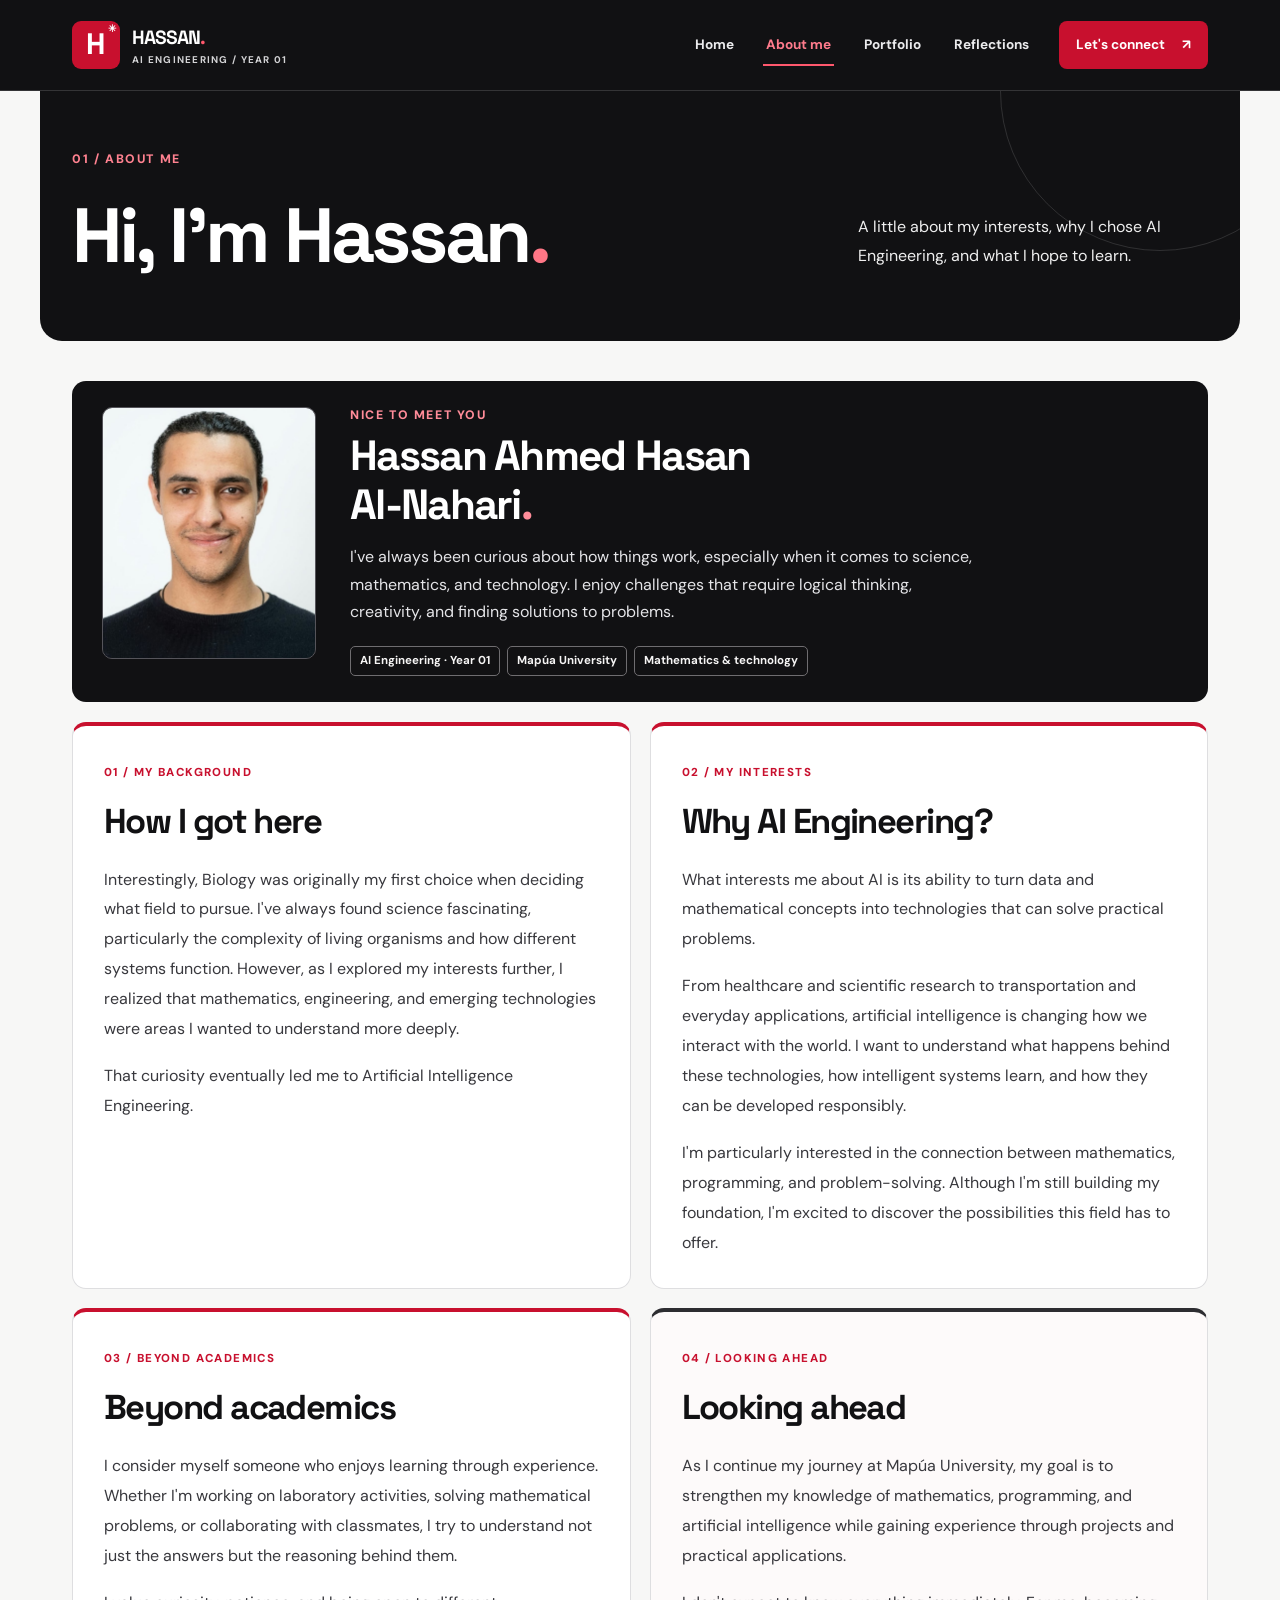
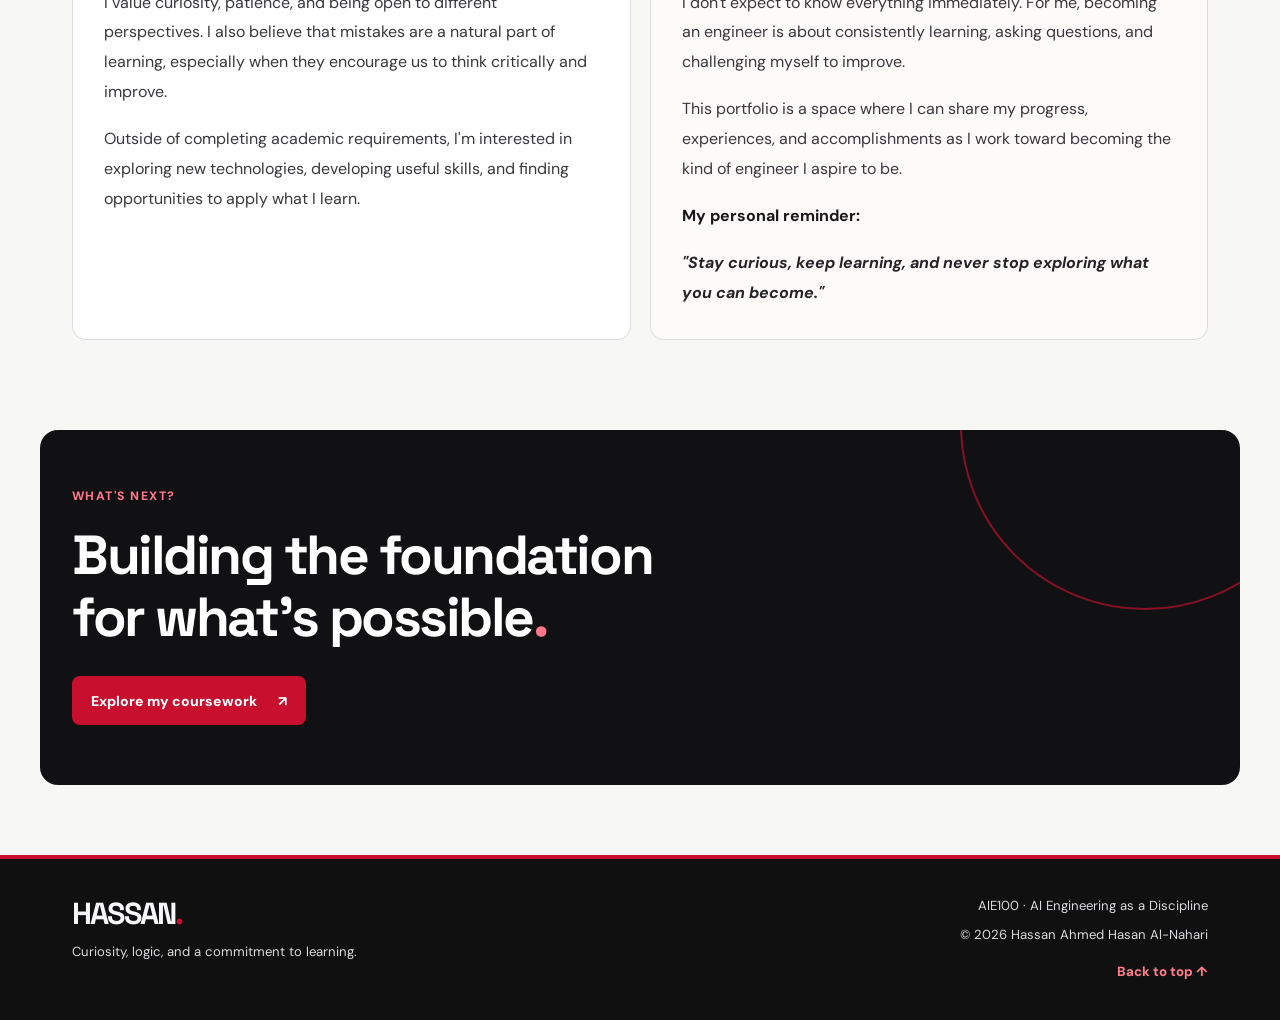
==== commit 8e184467: "Add files via upload" ====
--- a/about.html
+++ b/about.html
@@ -5,7 +5,7 @@
 <meta charset="utf-8"/>
 <meta content="width=device-width,initial-scale=1" name="viewport"/>
 <meta content="#111113" name="theme-color"/>
-<meta content="Academic portfolio of Hassan Ahmed Hasan Al-Nahari, first-year AI Engineering student. Explore my journey, work, reflections, and contact information." name="description"/>
+<meta content="Meet Hassan Al-Nahari: a first-year AI Engineering student at Mapúa University. My background, interests, personal goals, and profile." name="description"/>
 <meta content="website" property="og:type"/>
 <meta content="Hassan Al-Nahari | AI Engineering Portfolio" property="og:title"/>
 <meta content="Meet Hassan Al-Nahari, a first-year AI Engineering student at Mapúa University. Projects, personal reflections, and academic progress." property="og:description"/>
@@ -33,13 +33,26 @@
 <main id="main">
 <section class="page-intro container"><p class="kicker">01 / ABOUT ME</p>
 <div class="page-intro-row"><h1>Hi, I'm Hassan<span class="accent">.</span></h1>
-<p>First-year AI Engineering student at Mapúa University. Here's a little more about me than you'll find on a class report.</p></div></section>
+<p>A little about my interests, why I chose AI Engineering, and what I hope to learn.</p></div></section>
 <section class="container section-short"><div class="about-profile-head"><div class="portrait-frame"><img alt="Portrait of Hassan Ahmed Hasan Al-Nahari" decoding="async" height="1133" loading="eager" src="assets/images/hassan-profile.jpg" width="850"/></div>
 <div class="profile-intro"><p class="kicker">NICE TO MEET YOU</p>
 <h2>Hassan Ahmed Hasan<br/>Al-Nahari<span class="accent">.</span></h2>
-<p>I'm a first-year BS AI Engineering student at Mapúa. I enjoy mathematics, logical challenges, and seeing how technology works beyond the screen.</p>
+<p>I've always been curious about how things work, especially when it comes to science, mathematics, and technology. I enjoy challenges that require logical thinking, creativity, and finding solutions to problems.</p>
 <div class="profile-tags"><span>AI Engineering · Year 01</span><span>Mapúa University</span><span>Mathematics &amp; technology</span></div>
-</div></div><div class="about-detail-grid"><article class="about-content-panel"><span class="detail-index">01 / MY BACKGROUND</span><h2>How I got here</h2><div class="rich-content"><p>When I was choosing a college program, Biology was actually my first choice. I was curious about the subject, but I also knew how much I enjoyed mathematics and working through problems.</p><p>Engineering had been on my mind for a while. Once I started looking into AI Engineering, I saw a field that brought together the things I wanted to learn: numbers, logic, programming, and technology.</p><p>So I chose AI Engineering. It feels like a good place to start exploring what I can build and understand.</p></div></article><article class="about-content-panel"><span class="detail-index">02 / WHAT INTERESTS ME</span><h2>Why AI caught my attention</h2><div class="rich-content"><p>AI is becoming part of the websites, apps, and services we use every day. I wanted to know what happens behind those features—not just how to use them, but how they work.</p><p>I'm especially interested in the mathematics behind intelligent systems and the way data and algorithms can be used to find patterns or solve practical problems. I haven't figured out which area of AI I want to focus on yet, and that's something I'm excited to discover.</p></div></article><article class="about-content-panel"><span class="detail-index">03 / RIGHT NOW</span><h2>What I'm working on</h2><div class="rich-content"><p>For now, my focus is building a solid foundation in mathematics, programming, and core engineering subjects.</p><p>My first-year coursework has also taught me to take measurements seriously, show my calculations clearly, and question results that don't look right. Those may seem like small habits, but I think they'll matter as the problems get more challenging.</p></div></article><article class="about-content-panel about-personal-panel"><span class="detail-index">04 / PERSONAL NOTE</span><h2>How I approach learning</h2><div class="rich-content"><p><em>I'm still at the beginning, and that's okay.</em></p><p>I like understanding <em>why</em> an answer works instead of just memorizing it. I want to keep asking questions, improving my skills, and becoming more confident with the things I create.</p><p>This portfolio is a record of that progress, not a claim that I already know it all.</p></div></article></div></section>
+</div></div><div class="about-detail-grid"><article class="about-content-panel"><span class="detail-index">01 / MY BACKGROUND</span><h2>How I got here</h2><div class="rich-content"><p>Interestingly, Biology was originally my first choice when deciding what field to pursue. I've always found science fascinating, particularly the complexity of living organisms and how different systems function. However, as I explored my interests further, I realized that mathematics, engineering, and emerging technologies were areas I wanted to understand more deeply.</p>
+<p>That curiosity eventually led me to Artificial Intelligence Engineering.</p>
+</div></article><article class="about-content-panel"><span class="detail-index">02 / MY INTERESTS</span><h2>Why AI Engineering?</h2><div class="rich-content"><p>What interests me about AI is its ability to turn data and mathematical concepts into technologies that can solve practical problems.</p>
+<p>From healthcare and scientific research to transportation and everyday applications, artificial intelligence is changing how we interact with the world. I want to understand what happens behind these technologies, how intelligent systems learn, and how they can be developed responsibly.</p>
+<p>I'm particularly interested in the connection between mathematics, programming, and problem-solving. Although I'm still building my foundation, I'm excited to discover the possibilities this field has to offer.</p>
+</div></article><article class="about-content-panel"><span class="detail-index">03 / BEYOND ACADEMICS</span><h2>Beyond academics</h2><div class="rich-content"><p>I consider myself someone who enjoys learning through experience. Whether I'm working on laboratory activities, solving mathematical problems, or collaborating with classmates, I try to understand not just the answers but the reasoning behind them.</p>
+<p>I value curiosity, patience, and being open to different perspectives. I also believe that mistakes are a natural part of learning, especially when they encourage us to think critically and improve.</p>
+<p>Outside of completing academic requirements, I'm interested in exploring new technologies, developing useful skills, and finding opportunities to apply what I learn.</p>
+</div></article><article class="about-content-panel about-personal-panel"><span class="detail-index">04 / LOOKING AHEAD</span><h2>Looking ahead</h2><div class="rich-content"><p>As I continue my journey at Mapúa University, my goal is to strengthen my knowledge of mathematics, programming, and artificial intelligence while gaining experience through projects and practical applications.</p>
+<p>I don't expect to know everything immediately. For me, becoming an engineer is about consistently learning, asking questions, and challenging myself to improve.</p>
+<p>This portfolio is a space where I can share my progress, experiences, and accomplishments as I work toward becoming the kind of engineer I aspire to be.</p>
+<p><strong>My personal reminder:</strong></p>
+<p><em>"Stay curious, keep learning, and never stop exploring what you can become."</em></p>
+</div></article></div></section>
 <section class="container closing-cta"><p>WHAT'S NEXT?</p><h2>Building the foundation<br/>for what's possible<span class="accent">.</span></h2><a class="button button-primary" href="portfolio.html">Explore my coursework <span aria-hidden="true">↗</span></a></section>
 </main>
 <footer class="site-footer">
